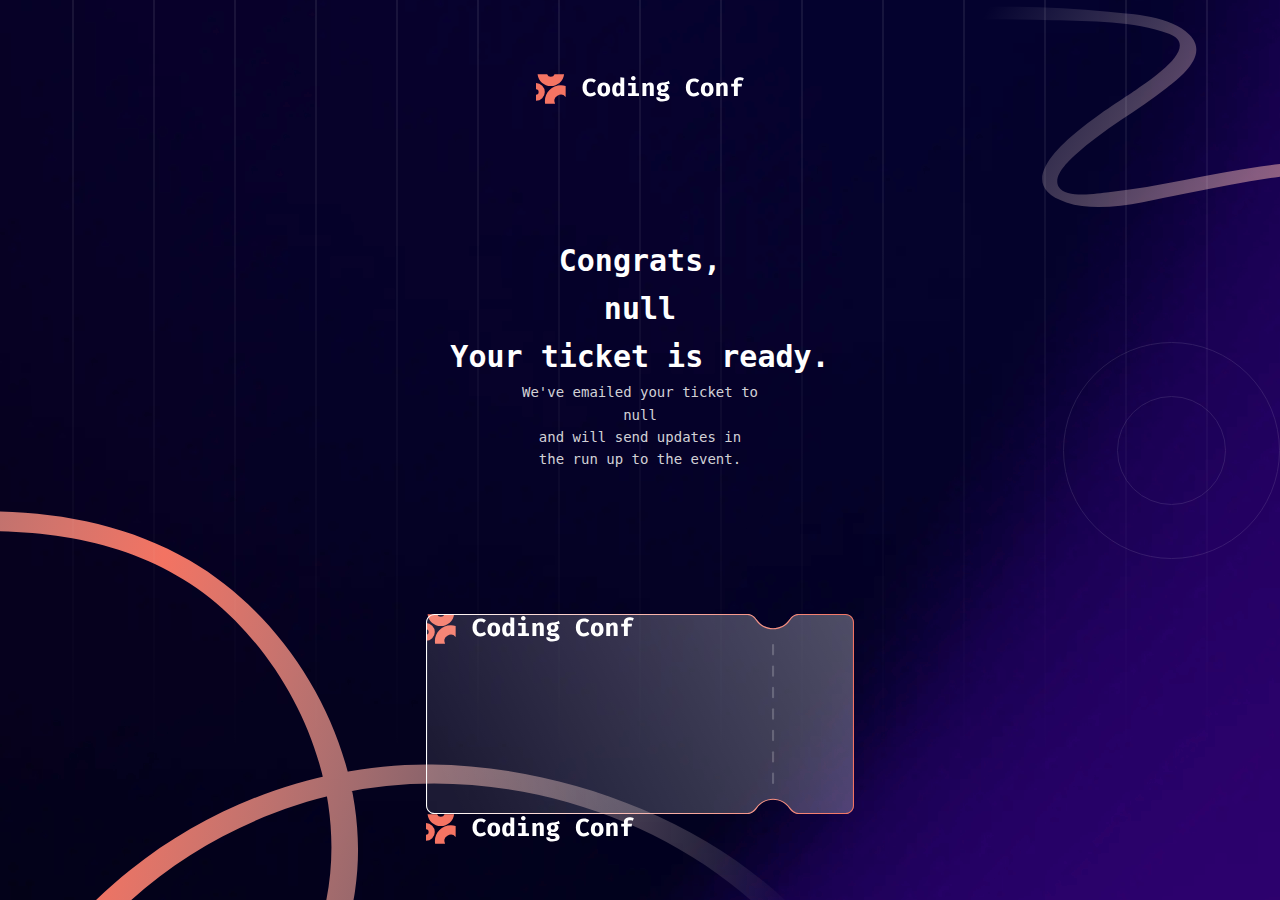
==== ticket.html @ 641d18a7 "Add files via upload" ====
<!DOCTYPE html>
<html lang="en">
<head>
    <meta charset="UTF-8">
    <meta name="viewport" content="width=device-width, initial-scale=1.0">

    <link rel="icon" type="image/png" sizes="32x32" href="./assets/images/favicon-32x32.png">
    <link rel="stylesheet" href="styles/reset.css">
    <link rel="stylesheet" href="styles/ticket.css">
    <link rel="stylesheet" href="https://fonts.google.com/specimen/Inconsolata">

    <title>Conference ticket generator</title>
</head>
<body>

    <header>

        <img src="assets/images/logo-full.svg" alt="Logo">
    
    </header>
    
    <div class="hero">
    
        <h1>Congrats, </h1> <h1 class="ticket-nome" id="ticket-nome"></h1>
        <h1>Your ticket is ready.</h1>
    
        <h2>We've emailed your ticket to <br> 
            <p id="ticket-email"></p>
             and will send updates in <br> the run up to the event.</h2>
    
    </div>

    <div class="ticket">
        <img class="ticket-img" src="assets/images/pattern-ticket.svg" alt="Imagem Ticket">

        <img src="assets/images/logo-full.svg" alt="">


    </div>
    

    <!-- SCRIPT FINAL -->
    <script>
        // Pega os parâmetros da URL
        const params = new URLSearchParams(window.location.search);
        const nome = params.get('nome');
        const email = params.get('email');
        const github = params.get('github');

        // Exibe as informações no ticket
        document.getElementById('ticket-nome').textContent = `${nome}`;
        document.getElementById('ticket-email').textContent = `${email}`;
        document.getElementById('ticket-github').textContent = `${github}`;
    </script>

</body>
</html>
---- styles/ticket.css ----
/* BODY */

header {
    margin-top: 18px;
}

body{
    display: grid;
    place-items: center;  /* Centraliza horizontal e verticalmente*/
    height: 100vh;
    margin: 0;
    background-color: #f5f5f5;

    background-image:
        url("../assets/images/pattern-lines.svg"),
        url("../assets/images/pattern-squiggly-line-top.svg"),
        url("../assets/images/pattern-circle.svg"),
        url("../assets/images/pattern-squiggly-line-bottom-desktop.svg"),  
        url("../assets/images/background-desktop.png");

    background-position: top center, top right, center right, bottom left, center;  
    background-repeat: no-repeat, no-repeat, no-repeat, no-repeat;
    min-height: 97vh;
}

.hero {
    margin-top: 20px;
    text-align: center;
    font-family: 'Inconsolata', monospace;
}

h1 {
    color: hsl(0, 0%, 100%);
    font-weight: 800;
    font-size: 30px;
}

h2 {
    color: hsl(252, 6%, 83%);
    font-size: 14px;
    font-weight: 400;
    margin-bottom: 30px;
}


/* TICKET */

.ticket {
    background-image:
        url("../assets/images/logo-full.svg");

    background-position: top left;

    background-repeat: no-repeat;
}

.ticket-img {
    height: 200px;
    width: auto;
}
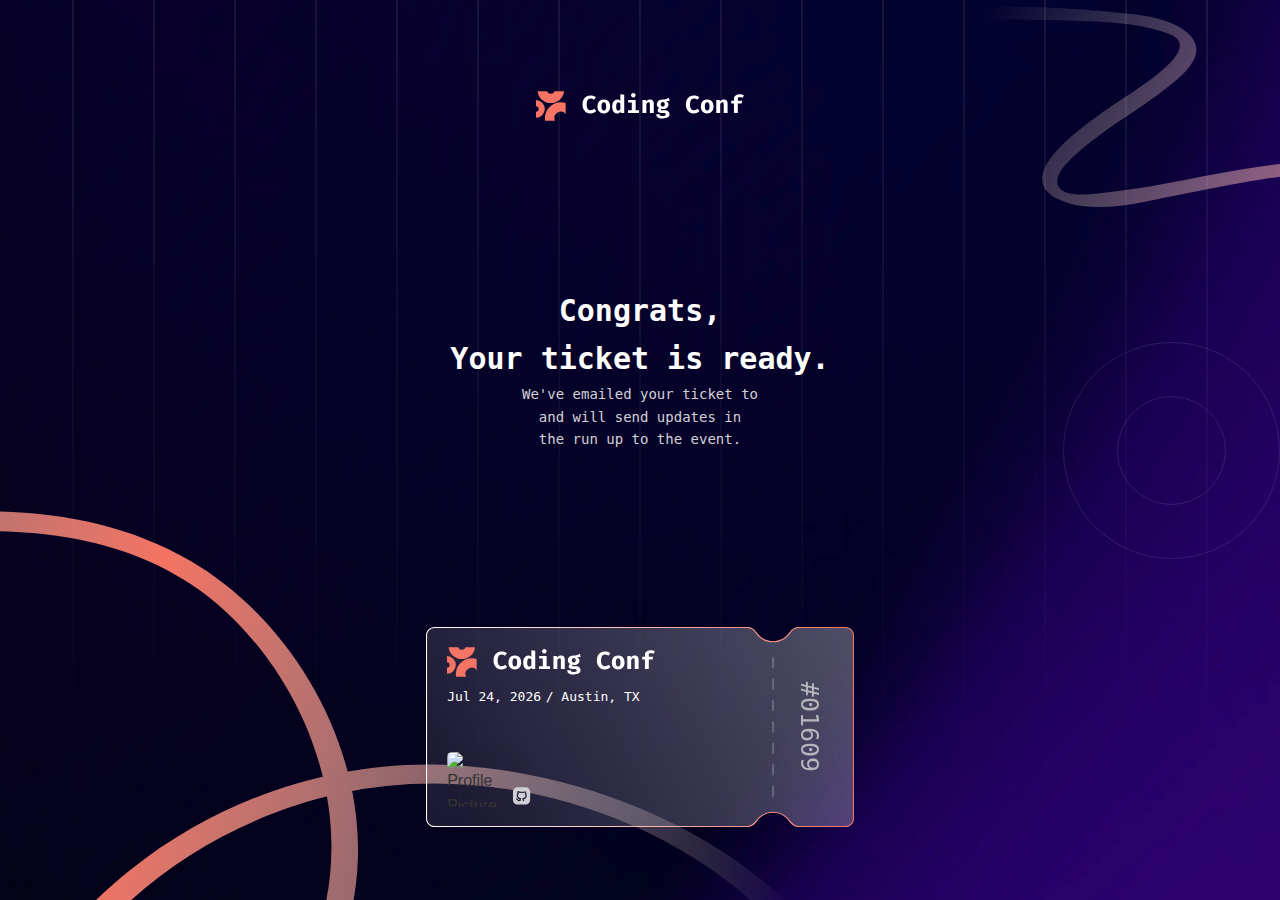
==== commit 685306b3: "Add files via upload" ====
--- a/ticket.html
+++ b/ticket.html
@@ -33,25 +33,32 @@
     <div class="ticket">
         <img class="ticket-img" src="assets/images/pattern-ticket.svg" alt="Imagem Ticket">
 
-        <img src="assets/images/logo-full.svg" alt="">
+        <img class="ticket-element logo" src="assets/images/logo-full.svg" alt="logo">
 
+
+        <div class="data-texto">
+            <p class="ticket-element data" id="data-atual"></p> 
+
+            <p class="ticket-element texto"> / Austin, TX</p>
+
+        </div>
+
+        <img class="ticket-element ticket-imagem" id="ticket-imagem" alt="Profile Picture">
+
+        <!-- ISSO AQUI NÃO FUNCIONOU! -->
+        <h5 class="ticket-element nome" id="ticket-nome-info">Jonatan Kristof</h5> <!-- CONSERTAR ERRO AQUI !! -->
+
+        <img class="ticket-element github" src="assets/images/icon-github.svg" alt="Github Icon">
+
+        <p class="ticket-element github-nome" id="ticket-github"></p>
+
+        <h2 class="ticket-element cod">#01609</h2>
 
     </div>
     
 
-    <!-- SCRIPT FINAL -->
-    <script>
-        // Pega os parâmetros da URL
-        const params = new URLSearchParams(window.location.search);
-        const nome = params.get('nome');
-        const email = params.get('email');
-        const github = params.get('github');
+    <!-- SCRIPT FINAL DO TICKET -->
 
-        // Exibe as informações no ticket
-        document.getElementById('ticket-nome').textContent = `${nome}`;
-        document.getElementById('ticket-email').textContent = `${email}`;
-        document.getElementById('ticket-github').textContent = `${github}`;
-    </script>
-
+    <script src="ticket.js"></script> <!-- LINKA ARQUIVO JAVASCRIPT -->
 </body>
 </html>--- a/styles/ticket.css
+++ b/styles/ticket.css
@@ -20,7 +20,40 @@
 
     background-position: top center, top right, center right, bottom left, center;  
     background-repeat: no-repeat, no-repeat, no-repeat, no-repeat;
+    background-attachment: fixed;
     min-height: 97vh;
+}
+
+@media screen and (max-width: 1024px){
+    body{
+        background-image: 
+            url("../assets/images/pattern-lines.svg"),
+            url("../assets/images/pattern-squiggly-line-top.svg"),
+            url("../assets/images/pattern-circle.svg"),
+            url("../assets/images/pattern-squiggly-line-bottom-mobile-tablet.svg"),  
+            url("../assets/images/background-tablet.png");
+
+        background-position: top center, top right, center right, bottom left, center;  
+        background-repeat: no-repeat, no-repeat, no-repeat, no-repeat;
+        min-height: 98.3vh; 
+        font-family: 'Inconsolata', monospace;
+    }
+}
+
+@media screen and (max-width: 768px){
+    body{
+        background-image: 
+            url("../assets/images/pattern-lines.svg"),
+            url("../assets/images/pattern-squiggly-line-top.svg"),
+            url("../assets/images/pattern-circle.svg"),
+            url("../assets/images/pattern-squiggly-line-bottom-mobile-tablet.svg"),  
+            url("../assets/images/background-mobile.png");
+
+        background-position: top center, top right, center right, bottom left, center;  
+        background-repeat: no-repeat, no-repeat, no-repeat, no-repeat;
+
+        font-family: 'Inconsolata', monospace;
+    }
 }
 
 .hero {
@@ -35,6 +68,17 @@
     font-size: 30px;
 }
 
+.ticket-nome {
+    /* GRADIENTE DE TEXTO */
+    background-image: linear-gradient(90deg,hsl(7, 86%, 67%), hsl(0, 0%, 100%));
+    background-clip: text; /* faz o gradiente ficar exposto só na parte do texto*/
+    color: transparent; /* deixa a cor do texto invisível pra mostrar o gradiente*/
+}
+
+#ticket-email {
+    color: hsl(7, 86%, 67%);
+}
+
 h2 {
     color: hsl(252, 6%, 83%);
     font-size: 14px;
@@ -42,19 +86,94 @@
     margin-bottom: 30px;
 }
 
+h5 {
+    color: hsl(0, 0%, 100%);
+    font-family: 'Inconsolata', monospace;
+    font-weight: 300;
+    font-size: 18px;
+}
+
 
 /* TICKET */
 
 .ticket {
-    background-image:
-        url("../assets/images/logo-full.svg");
-
-    background-position: top left;
-
-    background-repeat: no-repeat;
+    position: relative;
+    display: inline-block;
 }
 
 .ticket-img {
+    display: block;
+    width: 90%;
     height: 200px;
     width: auto;
+}
+
+.ticket-element {
+    position: absolute;
+}
+
+.data-texto {
+    display: flex;
+}
+
+.data {
+    top: 30%;
+    left: 5%;
+
+    font-family: 'Inconsolata', monospace;
+    color: hsl(0, 0%, 100%);
+    font-size: 13px;
+}
+
+.texto {
+    top: 30%;
+    left: 28%;
+
+    font-family: 'Inconsolata', monospace;
+    color: hsl(0, 0%, 100%);
+    font-size: 13px;
+}
+
+.logo {
+    top: 10%;
+    left: 5%;
+}
+
+.ticket-imagem {
+    bottom: 10%;
+    left: 5%;
+    width: 55px;
+    height: 55px;
+    border-radius: 5px;
+}
+
+.github {
+    bottom: 10%;
+    left: 20%;
+}
+
+.nome {
+    bottom: 20%;
+    left: 20%;
+}
+
+.github-nome {
+    bottom: 10%;
+    left: 27%;
+
+    font-family: 'Inconsolata', monospace;
+    color: hsl(0, 0%, 100%);
+    font-size: 13px;
+}
+
+.cod {
+    font-family: 'Inconsolata', monospace;
+    color: hsl(252, 6%, 83%);
+    opacity: 0.8;
+    font-size: 25px;
+
+    bottom: 25%;
+    right: 0%;
+
+    transform: rotate(90deg); /* Girar o texto de ladinho    */
 }